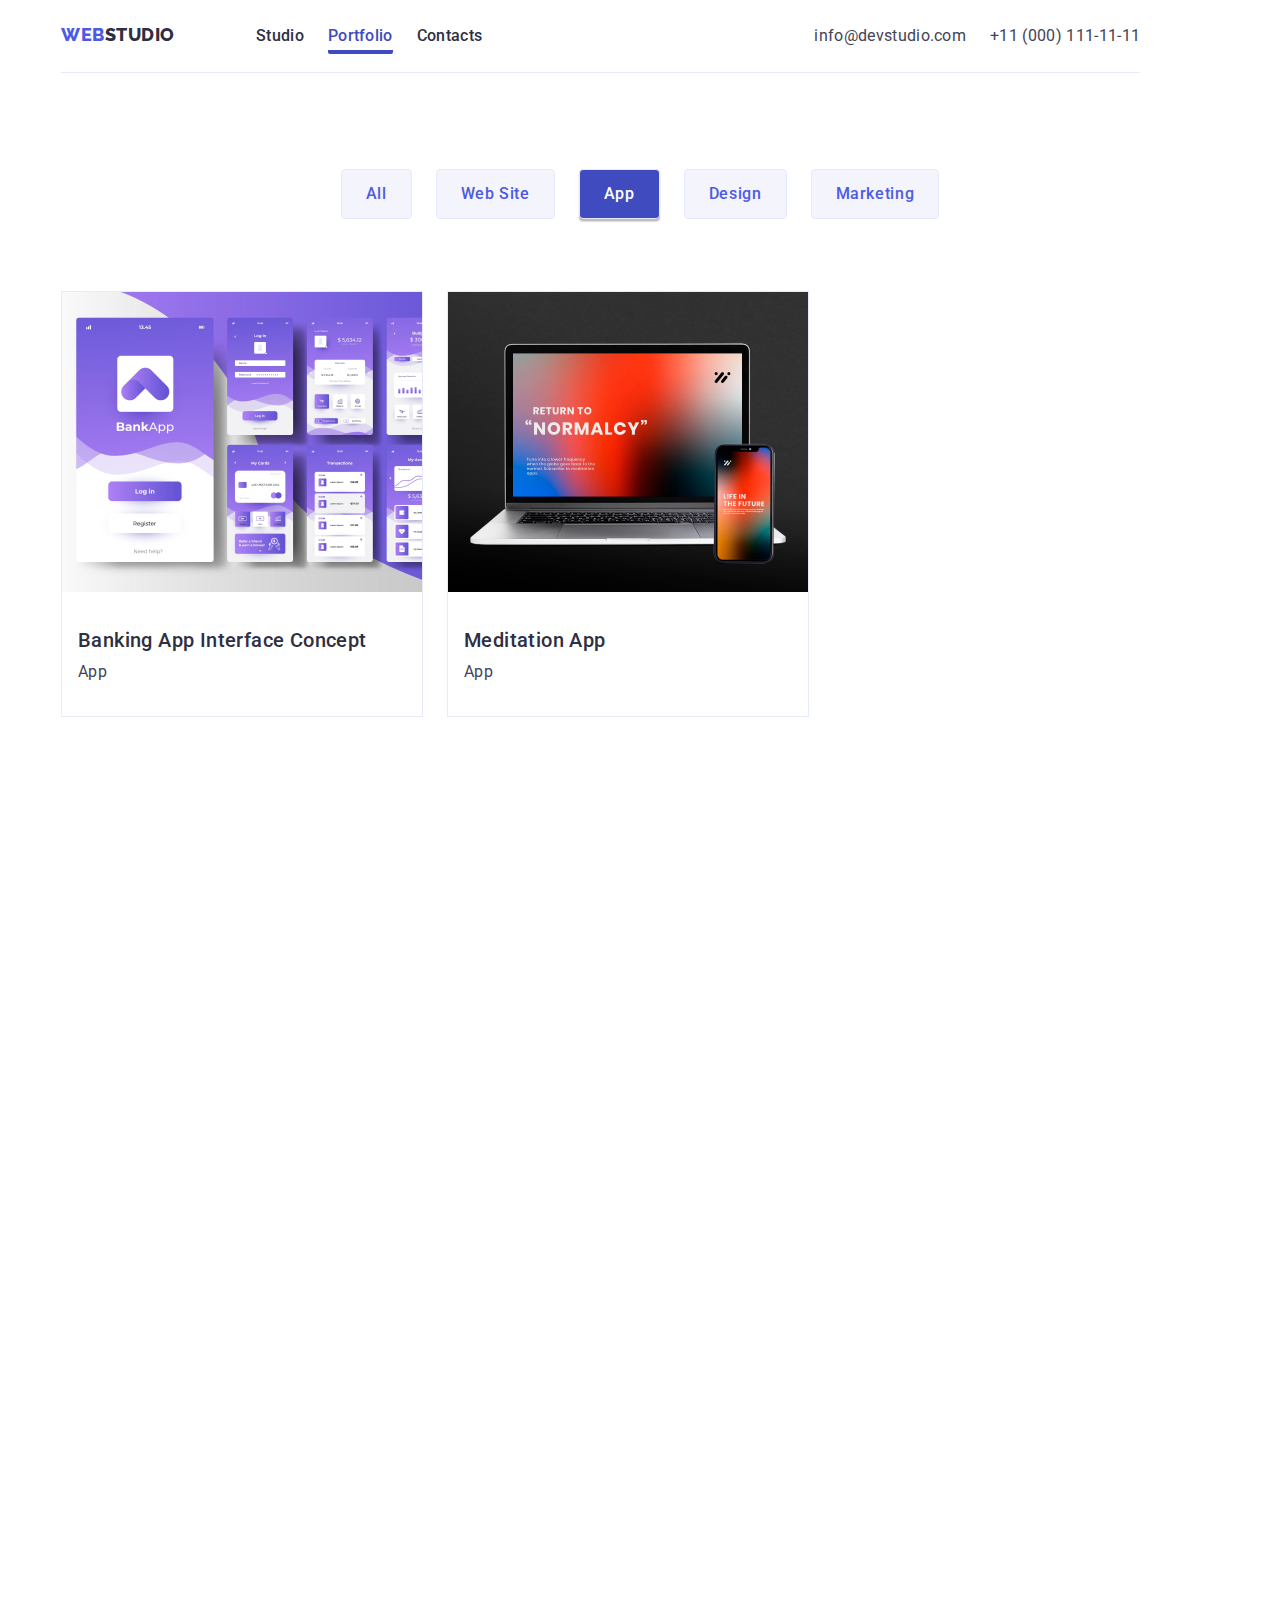
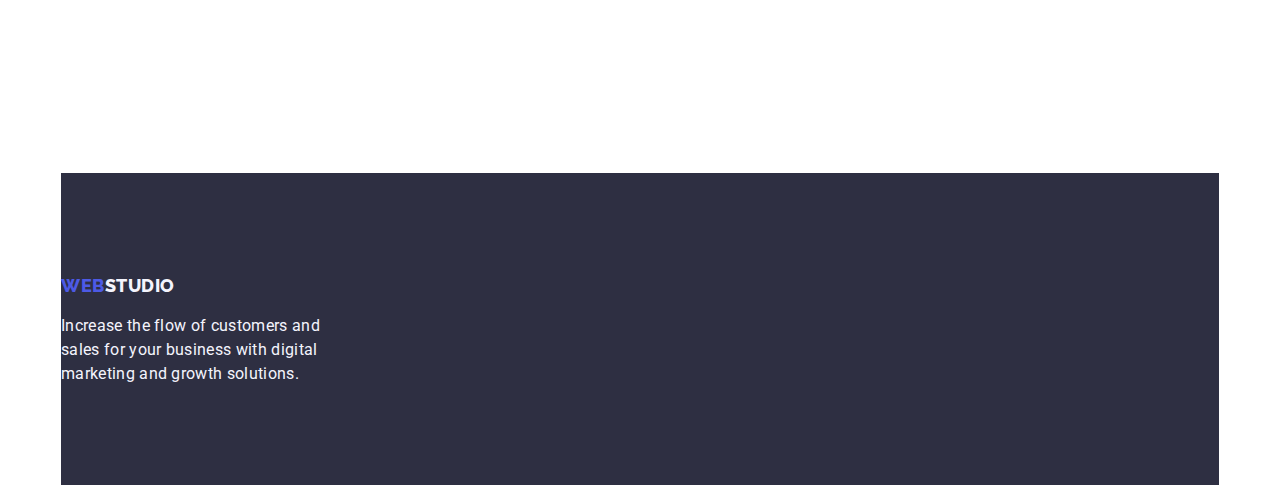
==== filterapp.html @ 87d8eb1d "Initial commit" ====
<!DOCTYPE html>
<html lang="en">

<head>
    <meta charset="UTF-8">
    <meta name="viewport" content="width=device-width, initial-scale=1.0">
    <title>Studio</title>
    <link rel="tag" href="Images">
    <link rel="stylesheet" href="css/modern-normalize.css">
    <link rel="stylesheet" href="css/style.css">
    <link rel="preconnect" href="https://fonts.googleapis.com">
    <link rel="preconnect" href="https://fonts.gstatic.com" crossorigin>
    <link href="https://fonts.googleapis.com/css2?family=Raleway:wght@800&family=Roboto:wght@400;500;700;900&display=swap" rel="stylesheet">
</head>

<body>
    <div class="container">
        <header class="top-line-bg" id="header-logo">
            <nav>
            <a class="logo" href="index.html"><span class="web-logo">WEB</span><span class="studio-logo">STUDIO</span></a>
                <ul class="menu-nav">
                    <li><a class="menu-nav-link" href="index.html">Studio</a></li>
                    <li><a class="menu-nav-link active" href="portfolio.html">Portfolio</a></li>
                    <li><a class="menu-nav-link" href="">Contacts</a></li>
                </ul>
            </nav>
            <div>
                <ul class="contacts">
                    <li><a class="contact-link" href="mailto:info@devstudio.com">info@devstudio.com</a></li>
                    <li><a class="contact-link" href="tel:+110001111111">+11 (000) 111-11-11</a></li>
                </ul> 
            </div>
        </header>
        </div>
    <main>
        <section class="filters container">
            <ul>
                <li><a class="filter-btn" href="portfolio.html" type="button">All</a></li>
                <li><a class="filter-btn" href="filterwebsite.html" type="button">Web Site</a></li>
                <li><a class="filter-btn active-filter" href="filterapp.html" type="button">App</a></li>
                <li><a class="filter-btn" href="filterdesign.html" type="button">Design</a></li>
                <li><a class="filter-btn" href="filtermarketing.html" type="button">Marketing</a></li>
            </ul>
        </section>
        <section>
            <ul class="project-list">
                <!-- 1st row -->
                <div class="row-left container">
                    <div class="project-card">
                        <li><img src="Images/banking-app-interface.jpg" alt="Banking App Interface Concept"
                                width="360px" height="300px"></li>
                        <div class="card-content-proj">
                            <h2 class="project-header">Banking App Interface Concept</h2>
                            <p class="project-filter">App</p>
                        </div>
                    </div>
                    <div class="project-card">
                        <li><img src="Images/meditation-app.jpg" alt="Meditation App" width="360px" height="300px"></li>
                        <div class="card-content-proj">
                            <h2 class="project-header">Meditation App</h2>
                            <p class="project-filter">App</p>
                        </div>
                    </div>
                </div>
        </section>
    </main>
    <footer class="footer-studio container">
        <div class="logo-footer">
        <a href="#header-logo"><span class="web-logo">WEB</span><span class="studio-logo-foot">STUDIO</span></a>
        <p class="footer-description">Increase the flow of customers and <br>sales for your business with digital <br>marketing
            and growth solutions.</p>
        </div>
    </footer>
</body>

</html>
---- css/style.css ----
/*start of top line */
:root { --SLATE: #434455;
    --CORNFLOWER: #E7E9FC;
    --WHITE: #FFF;
    --IRIS: #4D5AE5;
    --NAVY-BLUE: #2E2F42;
    --OCEAN: #404BBF;
    --CLOUD: #F4F4FD;
}

ul {
    list-style-type: none;
    display: inline-flex;
    gap: 24px;
    padding: 0px;
    margin: 0 auto;
}

 p {
    color: var(--SLATE);
    /* Body */
    font-family: Roboto;
    font-size: 16px;
    font-style: normal;
    font-weight: 400;
    line-height: 24px; /* 150% */
    letter-spacing: 0.32px;
 }

 a {
    text-decoration: none;
 }

.container {
    max-width: 1158px;
    margin: 0 auto;
}
.section {
    padding-top: 120px;
    padding-bottom: 120px;
    margin: 0 auto;
}

h2 {
    margin: 0 auto;
    color: var(--NAVY-BLUE);
    /* Header 3 */
    font-family: Roboto;
    font-size: 20px;
    font-style: normal;
    font-weight: 500;
    line-height: 24px;
    /* 120% */
    letter-spacing: 0.4px;
}

.top-line-bg {
    display: inline-flex;
    align-items: center;
    border-bottom: 1px solid var(--CORNFLOWER);
    background: var(--WHITE);
}

.logo {
    margin-right: 76px;
    margin-top: 24px;
    margin-bottom: 24px;
    /* margin-left: 156px; should be*/
}

.web-logo {
    color: var(--IRIS);
    font-family: Raleway;
    font-size: 18px;
    font-style: normal;
    font-weight: 800;
    line-height: 21px;
    /* 116.667% */
    letter-spacing: 0.54px;
    text-transform: uppercase;
}

.studio-logo {
    color: var(--NAVY-BLUE);
    font-family: Raleway;
    font-size: 18px;
    font-style: normal;
    font-weight: 800;
    line-height: 21px;
    /* 116.667% */
    letter-spacing: 0.54px;
    text-transform: uppercase;
}

.menu-nav {
    margin-top: 24px;
    margin-bottom: 24px;
    margin-right: 332px;
}

.menu-nav-link {
    color: var(--NAVY-BLUE);
    /* Body Medium */
    font-family: Roboto;
    font-size: 16px;
    font-style: normal;
    font-weight: 500;
    line-height: 24px;
    /* 150% */
    letter-spacing: 0.32px;
}

.menu-nav-link:active,
.active,
.menu-nav-link:hover {
    color: var(--OCEAN);
    /* Body Medium */
    font-family: Roboto;
    font-size: 16px;
    font-style: normal;
    font-weight: 500;
    line-height: 24px;
    /* 150% */
    letter-spacing: 0.32px;
    padding-bottom: 5px;
    border-bottom: 4px solid var(--OCEAN);
    border-radius: 2px;
}

.contacts {
    margin-top: 24px;
    margin-bottom: 24px;
   /* margin-right: 156px; should have*/
}

.contact-link {
    color: var(--SLATE);
    /* Body */
    font-family: Roboto;
    font-size: 16px;
    font-style: normal;
    font-weight: 400;
    line-height: 24px;
    /* 150% */
    letter-spacing: 0.32px;
}

.contact-link:active,
.contact-link:hover {
    color: var(--OCEAN);
    /* Body */
    font-family: Roboto;
    font-size: 16px;
    font-style: normal;
    font-weight: 400;
    line-height: 24px;
    /* 150% */
    letter-spacing: 0.32px;
}

/* end of top line */
/* ----------------------------------------------------------------------------- */
/* start of Effective solutions and Order service button */
.darkbg {
    height: 600px; 
    background: var(--NAVY-BLUE);
    text-align: center;
    display: flex;
    justify-content: center;
    flex-shrink: 0;
}

h1 {
    padding-top: 188px;
    padding-bottom: 48px;
    margin: auto;
    color: var(--WHITE);
    /* Header 1 */
    font-family: Roboto;
    font-size: 56px;
    font-style: normal;
    font-weight: 700;
    line-height: 60px;
    /* 107.143% */
    letter-spacing: 1.12px;
}

.button-os {
    margin-bottom: 188px;
    padding: 16px 32px;
    border-radius: 4px;
    background: var(--IRIS);
    box-shadow: 0px 4px 4px 0px rgba(0, 0, 0, 0.15);
}

.button-os:hover {
    padding: 16px 32px;
    border-radius: 4px;
    background: var(--OCEAN);
    box-shadow: 0px 4px 4px 0px rgba(0, 0, 0, 0.15);
}

.order-service {
    color: var(--WHITE);
    /* Button Text */
    font-family: Roboto;
    font-size: 16px;
    font-style: normal;
    font-weight: 500;
    line-height: 24px;
    /* 150% */
    letter-spacing: 0.64px;
}

/* End of Effective solutions and Order service button */
/* -------------------------------------------------------------------------------------- */
/* Start of Section 1 */
.feature {
    margin-top: 120px;
    margin-bottom: 0;
    margin-left: auto;
    margin-right: auto;
}
.feature-description {
    width: 264px;
    margin-top: 8px;
    margin-bottom: 0;
}


/* End of Section 1 */
/* ------------------------------------------------------------------------------------------------------- */
/* Start of Section 2 */

.section-2-header {
    margin: 0 auto;
    margin-bottom: 72px;
    color: var(--NAVY-BLUE);
    text-align: center;
    /* Header 2 */
    font-family: Roboto;
    font-size: 36px;
    font-style: normal;
    font-weight: 700;
    line-height: 40px;
    /* 111.111% */
    letter-spacing: 0.72px;
    text-transform: capitalize;
}

.img123 {
    width: 360px;
    height: 300px;
    border: 1px solid var(--CORNFLOWER);
    background: lightgray -72.845px -19px / 144.444% 112.667% no-repeat;
}

/* End of Section 2 */
/* ------------------------------------------------------------------------------------------------------- */
/* Start of Section 3 */
.section-3 {
    background: var(--CLOUD);
}
.team-container {
    text-align: center;
}

.section-3-header {
    margin: 0 auto;
    margin-bottom: 72px;
    color: var(--NAVY-BLUE);
    text-align: center;
    /* Header 2 */
    font-family: Roboto;
    font-size: 36px;
    font-style: normal;
    font-weight: 700;
    line-height: 40px;
    /* 111.111% */
    letter-spacing: 0.72px;
    text-transform: capitalize;
}


.teamcards-group {
    background: var(--WHITE);
    box-shadow: 0px 2px 1px 0px rgba(46, 47, 66, 0.08), 0px 1px 1px 0px rgba(46, 47, 66, 0.16), 0px 1px 6px 0px rgba(46, 47, 66, 0.08);

}

.image-team {
    max-width: 264px;
    max-height: 260px;
}

.names {
    padding-top: 32px;
    text-align: center;
}
.position {
    margin: 0 auto;
    padding-top: 8px;
    padding-bottom: 30px;
    text-align: center;
}

/* End of Section 3 */
/* ------------------------------------------------------------------------------------------------------- */
/* Start of Footer */
.footer-studio {
    min-height: 312px;
    background: var(--NAVY-BLUE);
    padding-top: 101.5px;
} 
.logo-footer {
    /* margin-left: 156px; */
}
.studio-logo-foot {
    color: var(--CLOUD);
    font-family: Raleway;
    font-size: 18px;
    font-style: normal;
    font-weight: 800;
    line-height: 21px;
    /* 116.667% */
    letter-spacing: 0.54px;
    text-transform: uppercase;
}

.footer-description {
    margin-top: 17.5px;
    color: var(--CLOUD);
  }

/* End of Footer */
/* ------------------------------------------------------------------------------------------------------- */
/* Portfolio Styling */
/* Start of Filter buttons */
.filters {
   padding-top: 96px;
    text-align: center;
}


.filter-btn {
    text-decoration: none;
    color: var(--IRIS);
    text-align: center;
    /* Button Text */
    font-family: Roboto;
    font-size: 16px;
    font-style: normal;
    font-weight: 500;
    line-height: 24px;
    /* 150% */
    letter-spacing: 0.64px;
    display: flex;
    padding: 12px 24px;
    justify-content: center;
    align-items: center;
    border-radius: 4px;
    border: 1px solid var(--CORNFLOWER);
    background: var(--CLOUD);
}

.active-filter,
.filter-btn:hover,
.filter-btn:active {
    text-decoration: none;
    color: var(--WHITE);
    text-align: center;
    /* Button Text */
    font-family: Roboto;
    font-size: 16px;
    font-style: normal;
    font-weight: 500;
    line-height: 24px;
    /* 150% */
    letter-spacing: 0.64px;
    display: flex;
    padding: 12px 24px;
    justify-content: center;
    align-items: center;
    border-radius: 4px;
    background: var(--OCEAN);
    box-shadow: 0px 2px 2px 0px rgba(0, 0, 0, 0.12), 0px 2px 1px 0px rgba(0, 0, 0, 0.08), 0px 3px 1px 0px rgba(0, 0, 0, 0.10);
}

/* End of Filter buttons */
/* ------------------------------------------------------------------------------------------------------- */
.project-list {
    display: block;
}

.row {
    padding-top: 72px;
    justify-content: center;
    display: flex;
    align-items: center;
    flex-shrink: 0;
    gap: 24px;
}
.row2 {
    padding-top: 48px;
    justify-content: center;
    display: flex;
    align-items: center;
    flex-shrink: 0;
    gap: 24px;
}
.row3 {
    padding-top: 48px;
    padding-bottom: 120px;
    justify-content: center;
    display: flex;
    align-items: center;
    flex-shrink: 0;
    gap: 24px;
}
.row-left {
    padding-top: 72px;
    padding-bottom: 1056px;
    justify-content: left;
    display: flex;
    flex-shrink: 0;
    gap: 24px;
}
.row-center {
    padding-top: 72px;
    padding-bottom: 1056px;
    justify-content: center;
    display: flex;
    align-items: center;
    flex-shrink: 0;
    gap: 24px;
}
.project-card {
    border: 1px solid var(--CORNFLOWER);
    background: var(--WHITE);
}

.card-content-proj {
    padding: 32px 16px 32px 16px;
}

.project-header {
    color: var(--NAVY-BLUE);
    /* Header 3 */
    font-family: Roboto;
    font-size: 20px;
    font-style: normal;
    font-weight: 500;
    line-height: 24px;
    /* 120% */
    letter-spacing: 0.4px;
}

.project-filter {
    margin: 0 auto;
    padding-top: 8px;
    color: var(--SLATE);
    /* Body */
    font-family: Roboto;
    font-size: 16px;
    font-style: normal;
    font-weight: 400;
    line-height: 24px;
    /* 150% */
    letter-spacing: 0.32px;
}
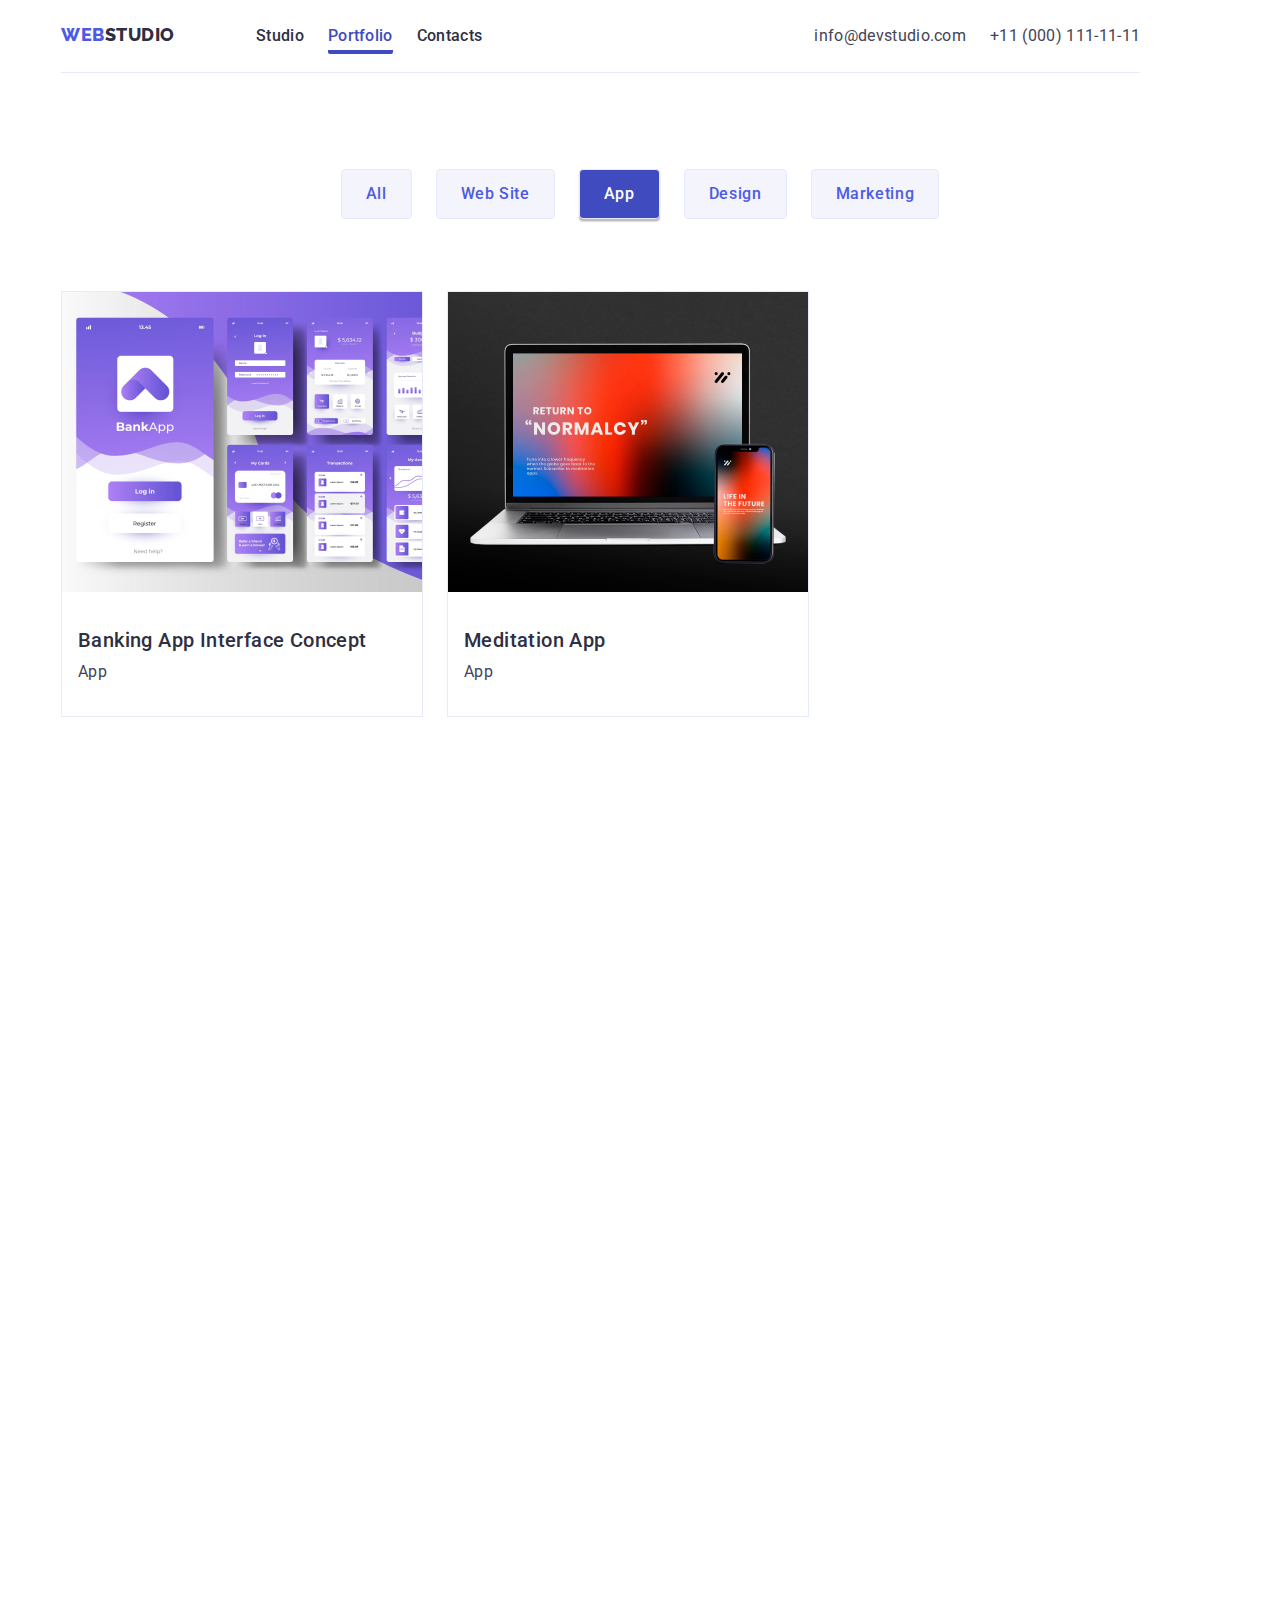
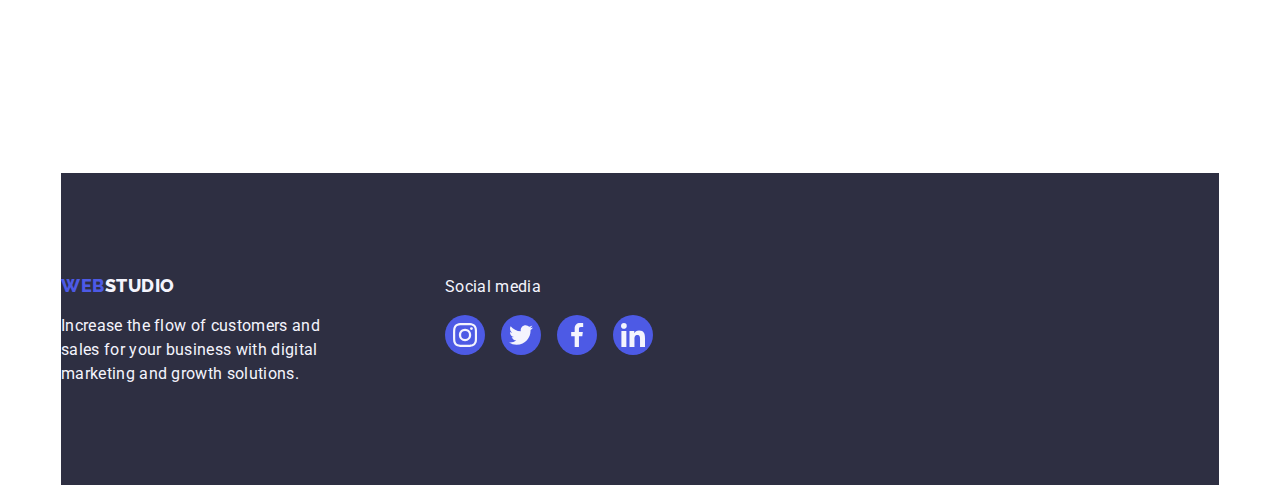
==== commit 2e5e5200: "For Checking" ====
--- a/filterapp.html
+++ b/filterapp.html
@@ -64,12 +64,32 @@
                 </div>
         </section>
     </main>
+    <!--Footer-->
     <footer class="footer-studio container">
         <div class="logo-footer">
         <a href="#header-logo"><span class="web-logo">WEB</span><span class="studio-logo-foot">STUDIO</span></a>
         <p class="footer-description">Increase the flow of customers and <br>sales for your business with digital <br>marketing
             and growth solutions.</p>
         </div>
+
+        <!--Footer social media-->
+        <div class="footer-socialmedia">
+        <p class="socialmedia">Social media</p>
+        <ul class="icon-container">
+            <li class="footer-icon"><a class="footer-link" href="https://www.instagram.com/" target="_blank"><svg class="socialmedia-icon">
+                <use href="./Images/icons.svg#icon-instagram-2"></use>
+                </svg></a></li>
+            <li class="footer-icon"><a class="footer-link" href="https://twitter.com/" target="_blank"><svg class="socialmedia-icon">
+                <use href="./Images/icons.svg#icon-twitter-1"></use>
+                </svg></a></li>
+            <li class="footer-icon"><a class="footer-link" href="https://www.facebook.com/" target="_blank"><svg class="socialmedia-icon">
+                <use href="./Images/icons.svg#icon-facebook-1"></use>
+                </svg></a></li>
+            <li class="footer-icon"><a class="footer-link" href="https://www.linkedin.com/" target="_blank"><svg class="socialmedia-icon">
+                <use href="./Images/icons.svg#icon-linkedin-1"></use>
+                </svg></a></li>
+        </ul>
+        </div>
     </footer>
 </body>
 
--- a/css/style.css
+++ b/css/style.css
@@ -6,6 +6,7 @@
     --NAVY-BLUE: #2E2F42;
     --OCEAN: #404BBF;
     --CLOUD: #F4F4FD;
+    --LIGHT-SLATE: #8E8F99;
 }
 
 ul {
@@ -168,6 +169,20 @@
     display: flex;
     justify-content: center;
     flex-shrink: 0;
+    position: relative;
+}
+
+.darkbg::before {
+    content: "";
+    position: absolute;
+    top: 0;
+    left: 0;
+    width: 100%;
+    height: 100%;
+    background-image: url(https://s3-alpha-sig.figma.com/img/7c8d/46d4/7e83b6c8ee4603ea892aa8aaebb3c5fe?Expires=1696204800&Signature=lcNHZqM-G32FcrHs5xoiKDAZs7sXrXkoaPvgUAIxpaDrYHDfqZAhdhE14fOxHBFsUbYZitskQOgvtw1a4uPbLCYwyBObh0lKc~KhNS3w2NATWwJtz9iLmBN8UWVo4wS~uZ2BIyjyTCsTp3GnhgNeoqN65EltLSGTXpKdfNLU0u9zA6mHjn4YxQk37qYDVnnjE-oG0DtGlO6VIZCtQRroFfLLFS94o1i4P-OBUdV8jXviDm5quDgee6aOf6L7R7FN6OmKzOe6ild7Ev~71E~El4GCWaOQyl1FtF7xKRnkDoXr1fkOeapg2OW95YaJGDAkQoZv-nATniMHnOGPA3u~Mg__&Key-Pair-Id=APKAQ4GOSFWCVNEHN3O4);
+    background-size: cover;
+    opacity: 0.3;
+    z-index: 1;
 }
 
 h1 {
@@ -183,6 +198,8 @@
     line-height: 60px;
     /* 107.143% */
     letter-spacing: 1.12px;
+    position: relative;
+    z-index: 2;
 }
 
 .button-os {
@@ -191,6 +208,8 @@
     border-radius: 4px;
     background: var(--IRIS);
     box-shadow: 0px 4px 4px 0px rgba(0, 0, 0, 0.15);
+    position: relative;
+    z-index: 2;
 }
 
 .button-os:hover {
@@ -198,6 +217,17 @@
     border-radius: 4px;
     background: var(--OCEAN);
     box-shadow: 0px 4px 4px 0px rgba(0, 0, 0, 0.15);
+    position: relative;
+    z-index: 2;
+}
+
+.button-os:active {
+    padding: 16px 32px;
+    border-radius: 4px;
+    background: var(--OCEAN);
+    box-shadow:inset 0px 4px 4px 0px rgba(0, 0, 0, 0.15);
+    position: relative;
+    z-index: 2;
 }
 
 .order-service {
@@ -215,8 +245,26 @@
 /* End of Effective solutions and Order service button */
 /* -------------------------------------------------------------------------------------- */
 /* Start of Section 1 */
+/* <!--Icons for Advantages--> */
+.icon-list {
+    margin-top: 120px;
+   list-style: none;
+}
+.icon-bg {
+width: 264px;
+height: 112px;
+border-radius: 4px;
+background: var(--CLOUD);
+padding: 24px 100px 24px 100px;
+}
+
+.icon-list-pic {
+    width: 64px;
+    height: 64px;
+}
+
 .feature {
-    margin-top: 120px;
+    margin-top: 8px;
     margin-bottom: 0;
     margin-left: auto;
     margin-right: auto;
@@ -300,17 +348,87 @@
 .position {
     margin: 0 auto;
     padding-top: 8px;
-    padding-bottom: 30px;
-    text-align: center;
-}
-
+    padding-bottom: 8px;
+    text-align: center;
+}
+
+/* Team Icon Soc Med */
+  .teamicon-container {
+    gap: 24px;
+    padding-bottom: 32px;
+  }
+  .team-link {
+    height: 16px;
+    width: 16px;
+  }
+.team-icon {
+    background-color: var(--IRIS);
+    height: 40px;           
+    width: 40px;
+    display: flex;
+    justify-content: center;
+    align-items: center;
+    border-radius: 50%;
+}
+.team-icon:hover,
+.team-icon:active, 
+.team-icon:focus {
+    background-color: var(--OCEAN);
+    height: 40px;
+    width: 40px;
+    display: flex;
+    justify-content: center;
+    align-items: center;
+    border-radius: 50%;
+}
+  .team-socialmedia-icon {
+    width: 16px;
+    height: 16px;
+    fill: #f4f4fd;
+  }
 /* End of Section 3 */
+/* Customers */
+
+.clients-icon {
+    width: 168px;
+    height: 88px;
+    border-radius: 4px;
+    border: 1px solid var(--LIGHT-SLATE);
+    fill: #8e8f99;
+}
+
+.clients-icon:hover,
+.clients-icon:focus {
+    width: 168px;
+    height: 88px;
+    border-radius: 4px;
+    border: 1px solid var(--OCEAN);
+    fill: var(--OCEAN);
+}
+
+.clients-header {
+    margin: 0 auto;
+    padding-bottom: 72px;
+    color: var(--NAVY-BLUE);
+    text-align: center;
+    /* Header 2 */
+    font-family: Roboto;
+    font-size: 36px;
+    font-style: normal;
+    font-weight: 700;
+    line-height: 40px;
+    /* 111.111% */
+    letter-spacing: 0.72px;
+    text-transform: capitalize;
+}
 /* ------------------------------------------------------------------------------------------------------- */
 /* Start of Footer */
 .footer-studio {
     min-height: 312px;
     background: var(--NAVY-BLUE);
     padding-top: 101.5px;
+    display: flex;
+    flex-direction: row;
 } 
 .logo-footer {
     /* margin-left: 156px; */
@@ -329,9 +447,50 @@
 
 .footer-description {
     margin-top: 17.5px;
+    width: 264px;
     color: var(--CLOUD);
   }
-
+  /* <!--Footer social media--> */
+.footer-socialmedia {
+    padding-left: 120px;
+}
+  .socialmedia {
+    color: var(--CLOUD);
+    margin: 0;
+    padding-bottom: 16px;
+  }
+  .icon-container {
+    gap: 16px;
+  }
+  .footer-link {
+    height: 24px;
+    width: 24px;
+  }
+.footer-icon {
+    background-color: var(--IRIS);
+    height: 40px;           
+    width: 40px;
+    display: flex;
+    justify-content: center;
+    align-items: center;
+    border-radius: 50%;
+}
+.footer-icon:hover,
+.footer-icon:active, 
+.footer-icon:focus {
+    background-color: #31D0AA;
+    height: 40px;
+    width: 40px;
+    display: flex;
+    justify-content: center;
+    align-items: center;
+    border-radius: 50%;
+}
+  .socialmedia-icon {
+    width: 24px;
+    height: 24px;
+    fill: #f4f4fd;
+  }
 /* End of Footer */
 /* ------------------------------------------------------------------------------------------------------- */
 /* Portfolio Styling */
@@ -438,6 +597,10 @@
     border: 1px solid var(--CORNFLOWER);
     background: var(--WHITE);
 }
+.project-card:hover {
+    border: 1px solid var(--CORNFLOWER);
+    background: var(--WHITE);
+    box-shadow: 0px 2px 1px 0px rgba(46, 47, 66, 0.08), 0px 1px 1px 0px rgba(46, 47, 66, 0.16), 0px 1px 6px 0px rgba(46, 47, 66, 0.08);}
 
 .card-content-proj {
     padding: 32px 16px 32px 16px;
@@ -467,4 +630,4 @@
     line-height: 24px;
     /* 150% */
     letter-spacing: 0.32px;
-}+}
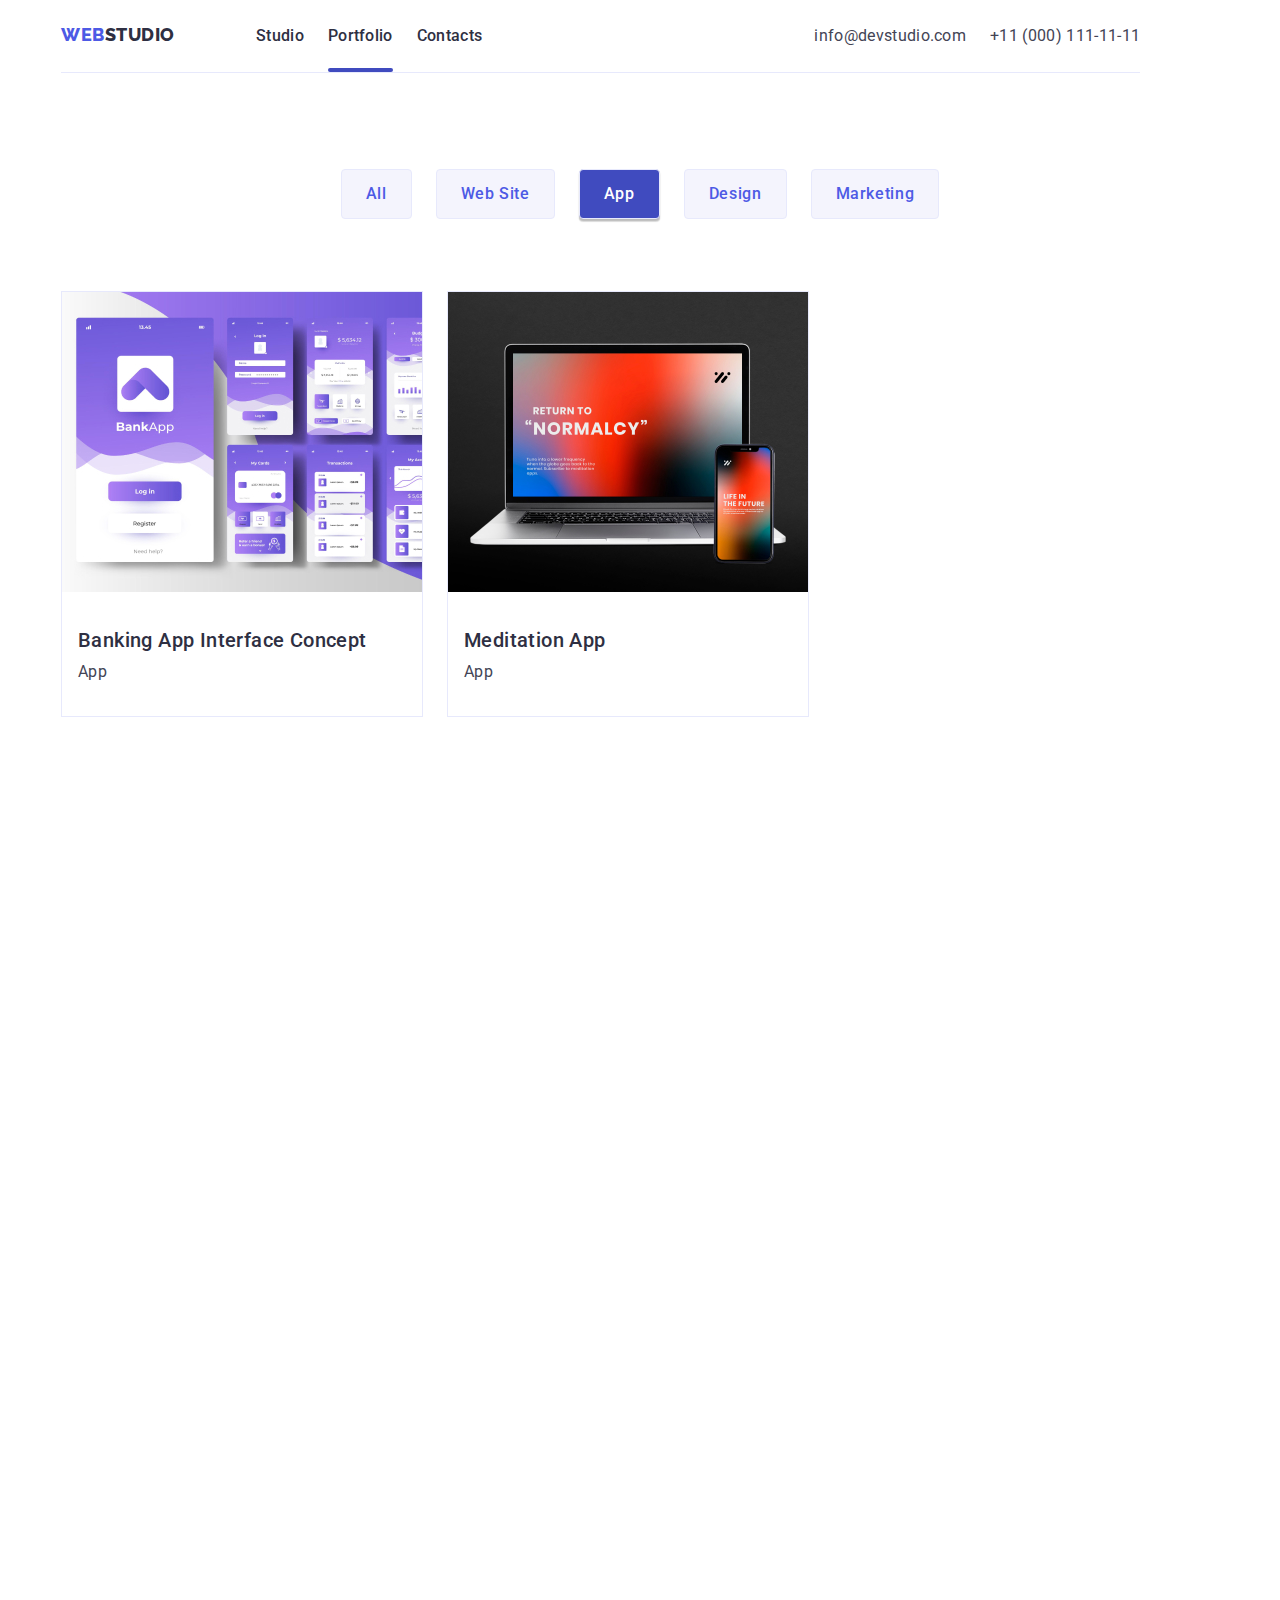
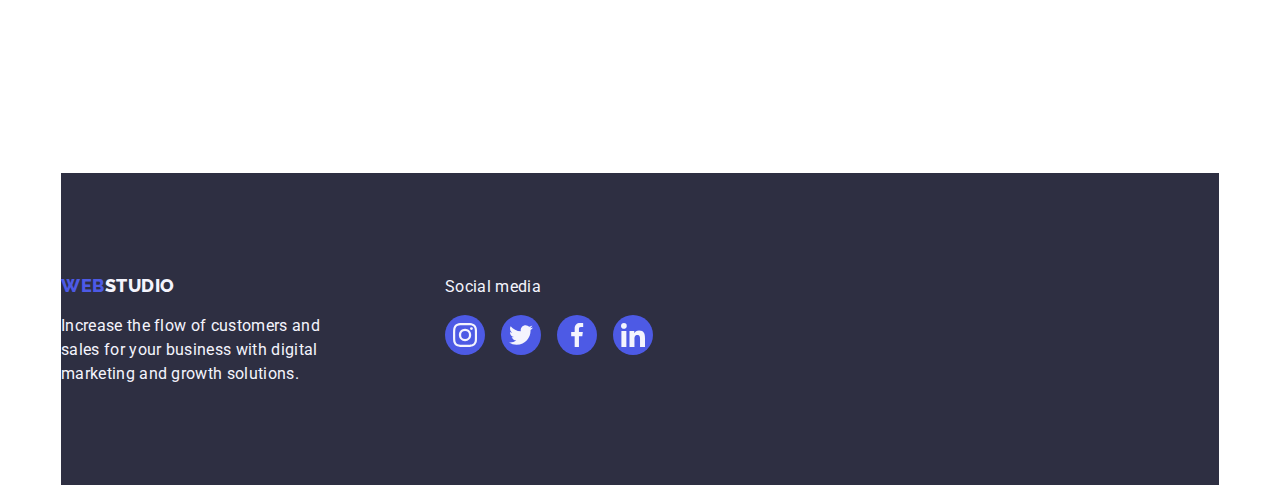
==== commit 0983b5be: "For Checking" ====
--- a/filterapp.html
+++ b/filterapp.html
@@ -47,6 +47,9 @@
                 <!-- 1st row -->
                 <div class="row-left container">
                     <div class="project-card">
+                           <div class="overlay">
+                            <p class="text-overlay">14 Stylish and User-Friendly App Design Concepts · Task Manager App · Calorie Tracker App · Exotic Fruit Ecommerce App · Cloud Storage App</p>
+                        </div>
                         <li><img src="Images/banking-app-interface.jpg" alt="Banking App Interface Concept"
                                 width="360px" height="300px"></li>
                         <div class="card-content-proj">
@@ -55,6 +58,9 @@
                         </div>
                     </div>
                     <div class="project-card">
+                           <div class="overlay">
+                            <p class="text-overlay">14 Stylish and User-Friendly App Design Concepts · Task Manager App · Calorie Tracker App · Exotic Fruit Ecommerce App · Cloud Storage App</p>
+                        </div>
                         <li><img src="Images/meditation-app.jpg" alt="Meditation App" width="360px" height="300px"></li>
                         <div class="card-content-proj">
                             <h2 class="project-header">Meditation App</h2>
--- a/css/style.css
+++ b/css/style.css
@@ -109,23 +109,43 @@
     line-height: 24px;
     /* 150% */
     letter-spacing: 0.32px;
-}
+    margin-bottom: 20px;
+}
+nav {
+    height: 72px;
+}
+.menu-nav-link:hover::after {
+    content: "";
+    display: block;
+    margin-top: 20px;
+    width: 100%;
+    height: 4px; 
+    border-radius: 2px;
+    background: var(--OCEAN);
+    transition-duration: 250ms;
+    transition-timing-function: cubic-bezier(0.4, 0, 0.2, 1);
+    }
+.menu-nav-link.active::after {
+    content: "";
+    display: block;
+    margin-top: 20px;
+    width: 100%;
+    height: 4px; 
+    border-radius: 2px;
+    background: var(--OCEAN);
+    }
 
 .menu-nav-link:active,
-.active,
 .menu-nav-link:hover {
     color: var(--OCEAN);
-    /* Body Medium */
     font-family: Roboto;
     font-size: 16px;
     font-style: normal;
     font-weight: 500;
     line-height: 24px;
-    /* 150% */
     letter-spacing: 0.32px;
-    padding-bottom: 5px;
-    border-bottom: 4px solid var(--OCEAN);
-    border-radius: 2px;
+    transition-duration: 250ms;
+    transition-timing-function: cubic-bezier(0.4, 0, 0.2, 1);
 }
 
 .contacts {
@@ -157,6 +177,8 @@
     line-height: 24px;
     /* 150% */
     letter-spacing: 0.32px;
+    transition-duration: 250ms;
+    transition-timing-function: cubic-bezier(0.4, 0, 0.2, 1);
 }
 
 /* end of top line */
@@ -219,6 +241,9 @@
     box-shadow: 0px 4px 4px 0px rgba(0, 0, 0, 0.15);
     position: relative;
     z-index: 2;
+    transition-duration: 250ms;
+    transition-timing-function: cubic-bezier(0.4, 0, 0.2, 1);
+    cursor: pointer;
 }
 
 .button-os:active {
@@ -251,11 +276,11 @@
    list-style: none;
 }
 .icon-bg {
-width: 264px;
-height: 112px;
-border-radius: 4px;
-background: var(--CLOUD);
-padding: 24px 100px 24px 100px;
+    width: 264px;
+    height: 112px;
+    border-radius: 4px;
+    background: var(--CLOUD);
+    padding: 24px 100px 24px 100px;
 }
 
 .icon-list-pic {
@@ -374,12 +399,14 @@
 .team-icon:active, 
 .team-icon:focus {
     background-color: var(--OCEAN);
-    height: 40px;
+    height: 40px;   
     width: 40px;
     display: flex;
     justify-content: center;
     align-items: center;
     border-radius: 50%;
+    transition-duration: 250ms;
+    transition-timing-function: cubic-bezier(0.4, 0, 0.2, 1);
 }
   .team-socialmedia-icon {
     width: 16px;
@@ -404,6 +431,8 @@
     border-radius: 4px;
     border: 1px solid var(--OCEAN);
     fill: var(--OCEAN);
+    transition-duration: 250ms;
+    transition-timing-function: cubic-bezier(0.4, 0, 0.2, 1);
 }
 
 .clients-header {
@@ -485,6 +514,8 @@
     justify-content: center;
     align-items: center;
     border-radius: 50%;
+    transition-duration: 250ms;
+    transition-timing-function: cubic-bezier(0.4, 0, 0.2, 1);
 }
   .socialmedia-icon {
     width: 24px;
@@ -543,6 +574,8 @@
     border-radius: 4px;
     background: var(--OCEAN);
     box-shadow: 0px 2px 2px 0px rgba(0, 0, 0, 0.12), 0px 2px 1px 0px rgba(0, 0, 0, 0.08), 0px 3px 1px 0px rgba(0, 0, 0, 0.10);
+    transition-duration: 250ms;
+    transition-timing-function: cubic-bezier(0.4, 0, 0.2, 1);
 }
 
 /* End of Filter buttons */
@@ -594,16 +627,47 @@
     gap: 24px;
 }
 .project-card {
+    position: relative;
     border: 1px solid var(--CORNFLOWER);
-    background: var(--WHITE);
-}
+    overflow: hidden;
+}
+.overlay {
+    position: absolute;
+    width: 360px;
+    height: 300px;
+    background-color: var(--IRIS);
+    transform: translatey(105%);
+    transition: transform 250ms ease-in-out;
+  }
+ 
+
+  .project-card:hover .overlay {
+    background-color: var(--IRIS);
+    transform: translatey(0%);
+  }
+  .text-overlay {
+    margin: 0;
+    padding: 40px 32px 164px 32px;
+    color: var(--CLOUD);
+    font-family: Roboto;
+    font-size: 16px;
+    font-style: normal;
+    font-weight: 400;
+    line-height: 24px;
+    letter-spacing: 0.32px;
+  }
+ 
 .project-card:hover {
     border: 1px solid var(--CORNFLOWER);
-    background: var(--WHITE);
-    box-shadow: 0px 2px 1px 0px rgba(46, 47, 66, 0.08), 0px 1px 1px 0px rgba(46, 47, 66, 0.16), 0px 1px 6px 0px rgba(46, 47, 66, 0.08);}
+    box-shadow: 0px 2px 1px 0px rgba(46, 47, 66, 0.08), 0px 1px 1px 0px rgba(46, 47, 66, 0.16), 0px 1px 6px 0px rgba(46, 47, 66, 0.08);    
+    transition-duration: 250ms;
+    transition-timing-function: cubic-bezier(0.4, 0, 0.2, 1);
+}
 
 .card-content-proj {
     padding: 32px 16px 32px 16px;
+    position: relative;
+    background: var(--WHITE);
 }
 
 .project-header {
@@ -631,3 +695,43 @@
     /* 150% */
     letter-spacing: 0.32px;
 }
+/* Modal */
+.data-modal {
+    position: fixed;
+    justify-content: center;
+    align-items: center;
+    display: flex;
+    width: 100%;
+    height: 100%;
+    flex-shrink: 0;
+    background: var(--NAVY-BLUE-modal, rgba(46, 47, 66, 0.40));
+    z-index: 5;
+    transform: scale(1);
+    opacity: 1;
+    transition: transform 0.3s ease-in-out, opacity 0.3s ease-in-out;
+}
+.modal-bg {
+width: 408px;
+height: 584px;
+flex-shrink: 0;
+border-radius: 4px;
+background: var(--DAIRY, #FCFCFC);
+box-shadow: 0px 2px 1px 0px rgba(0, 0, 0, 0.20), 0px 1px 3px 0px rgba(0, 0, 0, 0.12), 0px 1px 1px 0px rgba(0, 0, 0, 0.14);
+position: relative;
+margin-top: 80px;
+}
+
+.button-x {
+height: 24px;
+width: 24px;
+position: absolute;
+top: 24px;
+left: 360px;
+cursor: pointer;
+}
+
+.is-hidden {
+    visibility: hidden;
+    cursor: pointer;
+    opacity: 0.5;
+}